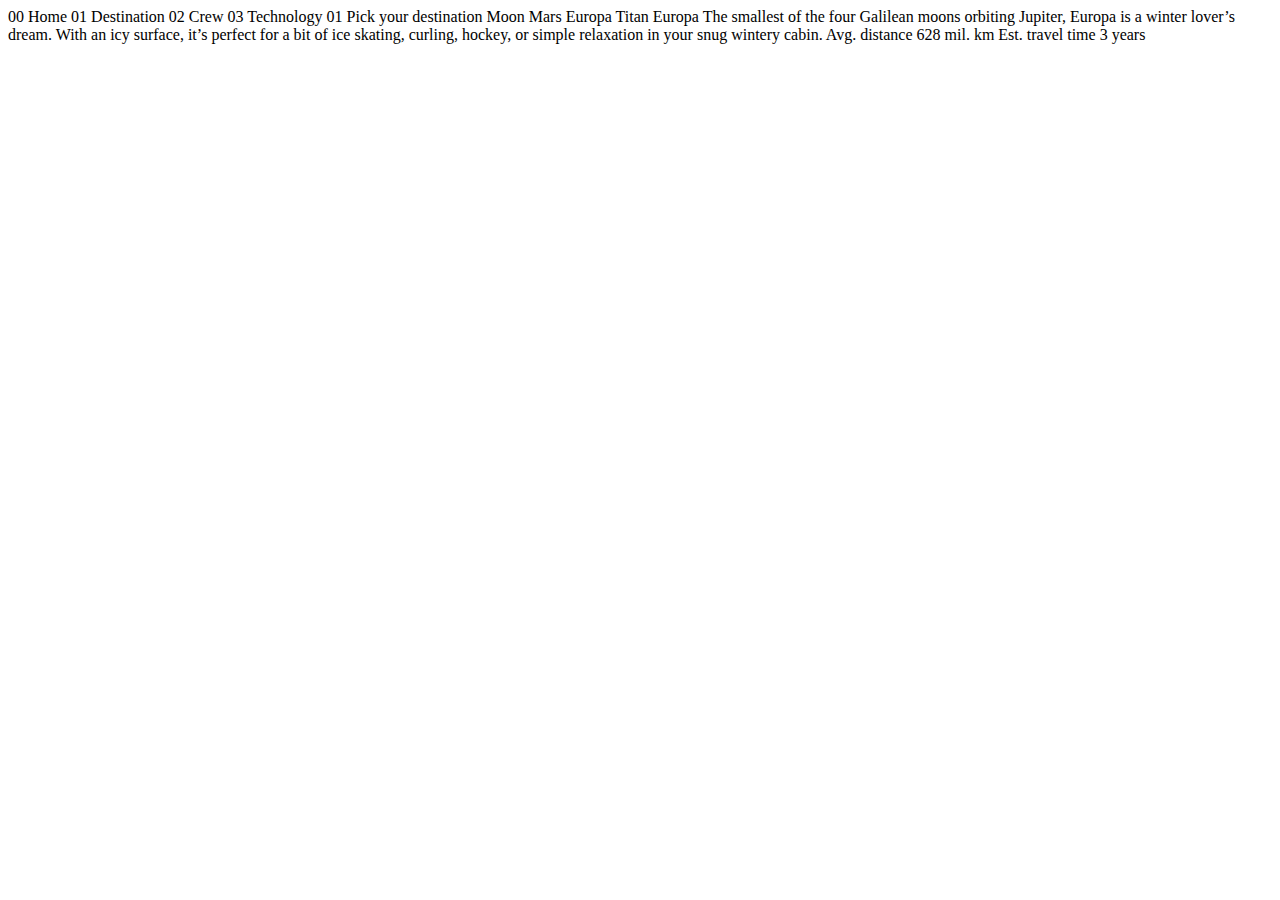
==== space-tourism-website-main/starter-code/destination-europa.html @ 8efc089f "arquivos do site" ====
<!DOCTYPE html>
<html lang="en">
<head>
  <meta charset="UTF-8">
  <meta name="viewport" content="width=device-width, initial-scale=1.0">

  <link rel="icon" type="image/png" sizes="32x32" href="./assets/favicon-32x32.png">
  
  <title>Frontend Mentor | Space tourism website</title>
</head>
<body>

  00 Home
  01 Destination
  02 Crew
  03 Technology

  01 Pick your destination

  Moon
  Mars
  Europa
  Titan

  Europa

  The smallest of the four Galilean moons orbiting Jupiter, Europa is a 
  winter lover’s dream. With an icy surface, it’s perfect for a bit of 
  ice skating, curling, hockey, or simple relaxation in your snug 
  wintery cabin.

  Avg. distance
  628 mil. km

  Est. travel time
  3 years
</body>
</html>
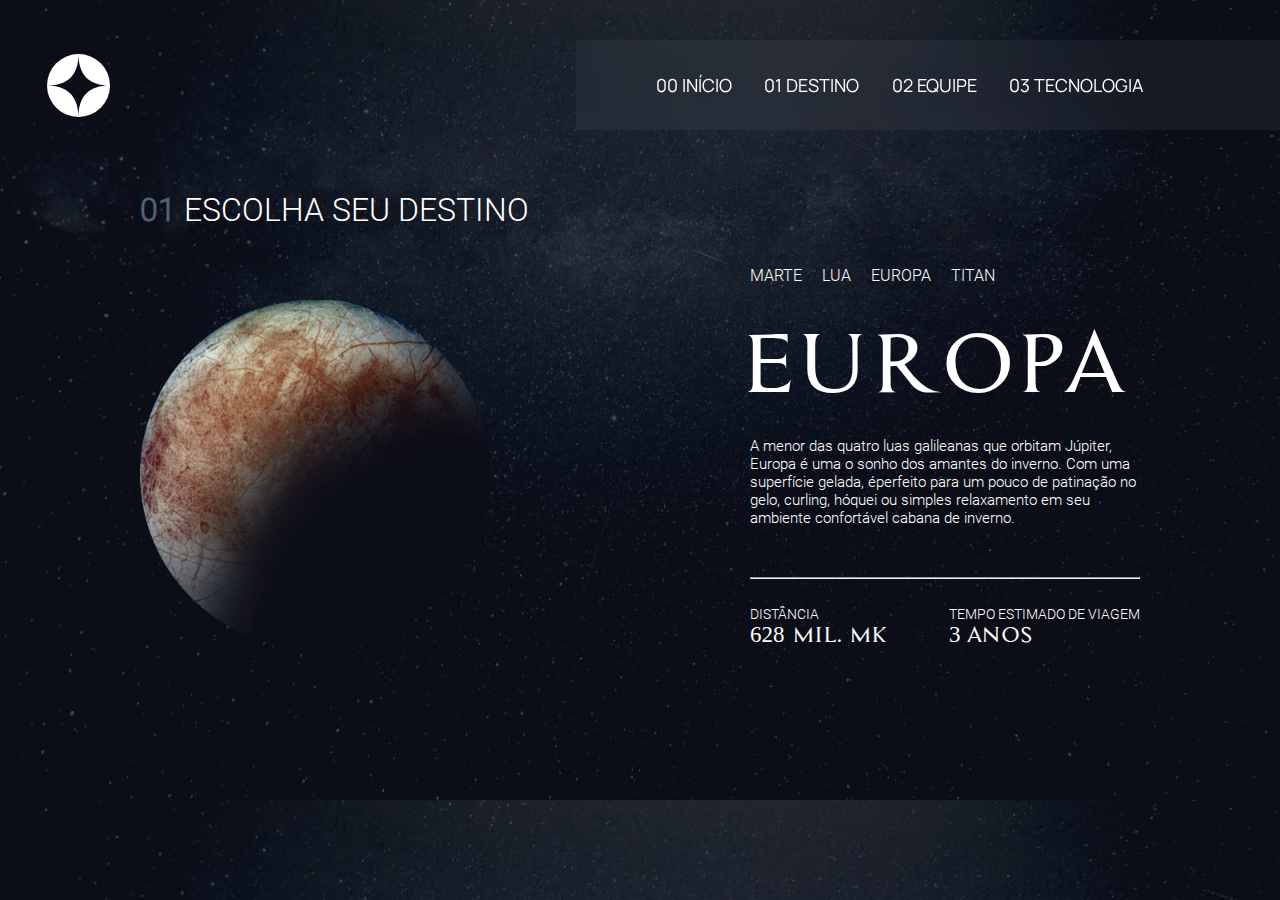
==== commit 16b0c7bf: "adicionando informaçoes das luas na pagina destino" ====
--- a/space-tourism-website-main/starter-code/destination-europa.html
+++ b/space-tourism-website-main/starter-code/destination-europa.html
@@ -5,34 +5,64 @@
   <meta name="viewport" content="width=device-width, initial-scale=1.0">
 
   <link rel="icon" type="image/png" sizes="32x32" href="./assets/favicon-32x32.png">
+  <link rel="stylesheet" type="text/css" href="des_mars.css">
   
   <title>Frontend Mentor | Space tourism website</title>
 </head>
 <body>
+  <div class="logo">
+    <a href="index.html">
+      <img src="assets/shared/logo.svg" alt="logo site">
+    </a>
+  </div>
+  
+  <header>
+    <nav>
+      <ul>
+        <li id="pri"><a href="index.html">00 INÍCIO</a></li>
+        <li><a href="destination-mars.html">01 DESTINO</a></li>
+        <li><a href="contantos.html">02 EQUIPE</a></li>
+        <li><a href="login.html">03 TECNOLOGIA</a></li>
+      </ul>
+    </nav>
+  </header>
+  <main>
+    <div class="container">
+      <div class="imgmars">
+        <h1><span>01</span> ESCOLHA SEU DESTINO</h1>
 
-  00 Home
-  01 Destination
-  02 Crew
-  03 Technology
+        <img src="assets/destination/image-europa.png" alt="">
+      </div>
 
-  01 Pick your destination
+      <div class="text">
+        <div class="lista">
+          <ul>
+            <li><a href="destination-mars.html">MARTE</a></li>
+            <li><a href="destination-moon.html">LUA</a></li>
+            <li><a href="destination-europa.html">EUROPA</a></li>
+            <li><a href="destination-titan.html">TITAN</a></li>
+          </ul>
+        </div> 
 
-  Moon
-  Mars
-  Europa
-  Titan
+        <h2>EUROPA</h2>
 
-  Europa
+        <p>A menor das quatro luas galileanas que orbitam Júpiter, Europa é uma o sonho dos amantes do inverno. Com uma superfície gelada, éperfeito para um pouco de patinação no gelo, curling, hóquei ou simples relaxamento em seu ambiente confortável cabana de inverno.</p>
 
-  The smallest of the four Galilean moons orbiting Jupiter, Europa is a 
-  winter lover’s dream. With an icy surface, it’s perfect for a bit of 
-  ice skating, curling, hockey, or simple relaxation in your snug 
-  wintery cabin.
+        <hr>
 
-  Avg. distance
-  628 mil. km
+        <div class="info">
+          <div class="dis">
+            <h3>DISTÂNCIA</h3>
+            <p>628 MIL. MK</p>
+          </div>
 
-  Est. travel time
-  3 years
+          <div class="dis">
+            <h3>TEMPO ESTIMADO DE VIAGEM</h3>
+            <p>3 ANOS</p>
+          </div>
+        </div>
+      </div>
+    </div>
+  </main>
 </body>
 </html>--- a/space-tourism-website-main/starter-code/des_mars.css
+++ b/space-tourism-website-main/starter-code/des_mars.css
@@ -0,0 +1,173 @@
+* {
+    padding: 0;
+    margin: 0;
+}
+
+@font-face {
+    font-family: manrope;
+    src: url(fonts/Manrope/static/Manrope-Regular.ttf);
+}
+
+@font-face {
+    font-family: roboto-light;
+    src: url(fonts/roboto/Roboto-Light.ttf);
+}
+
+@font-face {
+    font-family: assassin;
+    src: url(fonts/assassin/Assassin$.ttf);
+}
+
+body {
+    background-image: url(assets/destination/background-destination-desktop.jpg);
+    background-size: cover;
+    font-family: roboto-light;
+    color: #fff;
+}
+
+header {
+    display: flex;
+    width: 55%; 
+    height: 90px;
+    margin-top: 40px;
+    background: #ffffff0c; 
+    backdrop-filter: blur(10px);
+    align-items: center;
+    position: absolute; 
+    top: 0;
+    right: 0;
+}
+
+.logo {
+    display: block;
+    width: 70px; 
+    height: auto;
+    margin-left: 40px;
+    margin-top: 54px;
+}
+
+.logo img {
+    width: 90%; 
+    margin-left: 10%; 
+}
+
+#pri {
+    margin-left: 80px;
+}
+
+nav ul li {
+    float: left; 
+    color: #fff; 
+    width: auto; 
+    margin: 0.9em;
+    list-style: none;
+    font-size: 18px;
+    font-family: manrope;
+}
+ 
+nav ul li a {
+    text-decoration: none;
+    color: #fff;
+}
+
+nav ul li a:hover {
+    border-bottom: 3px solid white;
+}
+
+.container {
+    width: 100%;
+    height: 640px;
+    display: flex;
+    justify-content: center;
+    align-items: center;
+}
+
+.imgmars {
+    margin-right: 200px;
+    width: 400px;
+    height: 500px;
+    display: block;
+}
+
+.imgmars span {
+    color: rgb(80, 99, 114);
+    font-weight: bold;
+}
+
+.imgmars h1 {
+    font-weight: normal;
+    padding-bottom: 70px;
+}
+
+.imgmars img {
+    width: 350px;
+    height: 350px;
+}
+
+.text {
+    padding-top: 150px;
+    width: 400px;
+    height: 500px;
+    display: block;
+    align-items: center;
+}
+
+.lista {
+    width: 300px;
+    height: 50px;
+}
+
+.lista ul {
+    display: flex;
+    list-style: none;
+    gap: 20px;
+    margin-left: 10px;
+}
+
+.lista ul li a {
+    text-decoration: none;
+    color: #fff;
+}
+
+ul li a:hover {
+    border-bottom: 3px solid white;
+}
+
+.text h2 {
+    font-family: assassin;
+    font-size: 90px;
+    font-weight: normal;
+    margin-bottom: 27px;
+}
+
+.text p {
+    font-size: 15px;
+    font-weight: normal;
+    margin-bottom: 50px;
+    margin-left: 10px;
+}
+
+hr {
+    margin-left: 10px;
+}
+
+.info {
+    width: 400px;
+    height: 200px;
+    margin-top: 27px;
+    display: flex;
+    justify-content: space-between;
+}
+
+.dis h3 {
+    font-weight: normal;
+    font-size: 14px;
+    margin-left: 10px;
+}
+
+.info p {
+    font-family: assassin;
+    font-weight: normal;
+    font-size: 23px;
+}
+
